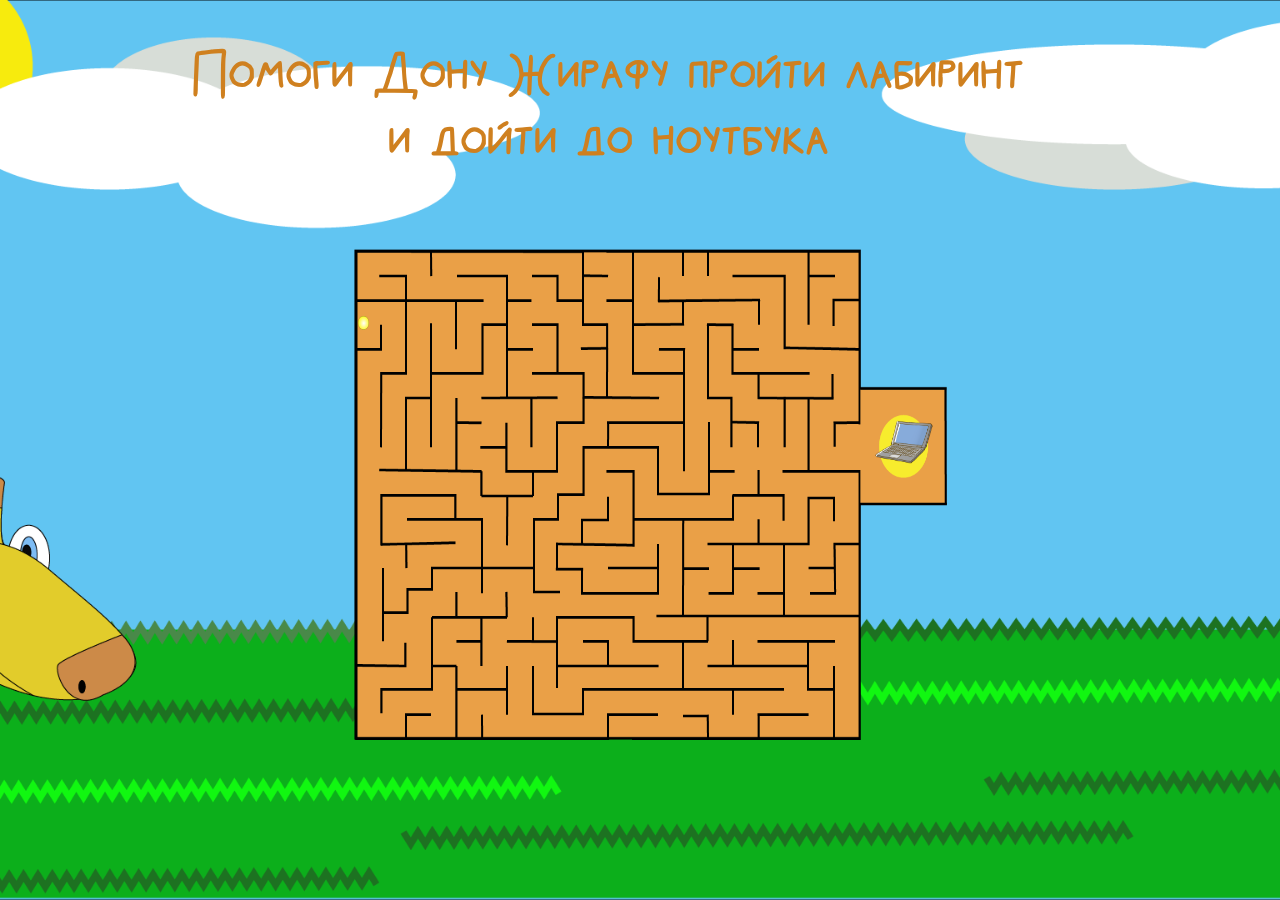
==== level1.html @ 14763f9c "Update level1.html" ====
<!DOCTYPE HTML>
<html>

<head>
    <meta charset="utf-8">
    <link rel="stylesheet" href="css/level1.css">
    <title>Поиск ноутбука</title>
    
</head>

<body>
    <div class="container" style="display: block;">
        <h1>Помоги Дону Жирафу пройти лабиринт <br> и дойти до ноутбука</h1>
    </div>
    <div class="result" style="display: none;">
        <h1>Отлично! Теперь ты знаешь, что у всех граждан МЭШ есть возможность пользоваться цифровой средой с одинаковыми и равными правами.</h1>
        <form action="level2.html" target="_self">
            <button>Отлично</button>
        </form>
    </div>
    <canvas id="canvas" width="597" height="598" style="display: block;"></canvas>

    <div class="jostick">
        <button id="up" onclick="up()"></button>
        <button id="left" onclick="left()"></button>
        <button id="right" onclick="right()"></button>
        <button id="down" onclick="down()"></button>
    </div>


    <img id="face" src="img/face.png">
    <script src="js/level1.js"></script>
</body>

</html>
---- css/level1.css ----
body {
    background: url(../img/fone-01.png) no-repeat center center fixed;
    -webkit-background-size: cover;
    -moz-background-size: cover;
    -o-background-size: cover;
    background-size: cover;
}

canvas {
    position: fixed;
    text-align: center;
    margin-top: 10%;
    margin-left: 310px;
    width: 1300px;
    height: 700px;
}

img {
    display: none;
}

div {
    margin-left: 10%;
    width: 1630px;
    height: 220px;
    position: fixed;
    text-align: center;
    font-size: 30px;
}

button {
    width: 300px;
    height: 100px;
    font-family: Kosko;
    font-size: 25px;
    background-color: rgb(207, 128, 31);
}

@font-face {
    font-family: 'Kosko';
    src: url(../fonts/KoskoRegular-Regular.woff);
}

h1 {
    color: rgb(207, 128, 31);
    font-family: Kosko;
}

.jostick {
    display: none;
    position: absolute;
    /* добавили */
    bottom: 0;
    width: 190px;
    height: 190px;
}

img {
    width: 10px;
    height: 10px;
}

#up {
    background-color: Transparent;
    margin-left: 35%;
    margin-right: 35%;
    width: 30%;
    height: 30%;
    border-radius: 50px;
}

#down {
    background-color: Transparent;
    margin-left: 35%;
    margin-right: 35%;
    width: 30%;
    height: 30%;
    border-radius: 50px;
}

#left {
    background-color: Transparent;
    margin-right: 30%;
    width: 30%;
    height: 30%;
    border-radius: 50px;
}

#right {
    background-color: Transparent;
    width: 30%;
    height: 30%;
    border-radius: 50px;
}

@media screen and (max-width: 1280px) {
    canvas {
        margin-top: 10%;
        margin-left: 100px;
        width: 1000px;
        height: 80%;
    }
    div {
        margin-left: 50px;
        width: 1100px;
        height: 200px;
        position: fixed;
        text-align: center;
        font-size: 25px;
    }
    button {
        width: 300px;
        height: 100px;
        font-size: 30px;
    }
}

@media screen and (max-width: 960px) {
    canvas {
        margin-top: 10%;
        margin-left: 30px;
        width: 900px;
        height: 80%;
    }
    div {
        margin-left: 50px;
        width: 850px;
        height: 120px;
        font-size: 20px;
    }
    button {
        width: 300px;
        height: 100px;
        font-size: 25px;
    }
}

@media screen and (max-width: 800px) {
    canvas {
        margin-top: 10%;
        margin-left: 25px;
        width: 750px;
        height: 80%;
    }
    div {
        margin-left: 25px;
        width: 750px;
        height: 80px;
        font-size: 15px;
    }
    button {
        width: 300px;
        height: 100px;
        font-size: 25px;
    }
    .jostick {
        display: block;
    }
}

@media screen and (max-width: 500px) {
    canvas {
        margin-top: 80px;
        margin-left: 5px;
        width: 100%;
        height: 60%;
    }
    div {
        margin-left: 5px;
        width: 490px;
        height: 60px;
        font-size: 15px;
    }
    button {
        width: 300px;
        height: 100px;
        font-size: 25px;
    }
    .jostick {
        display: block;
    }
}
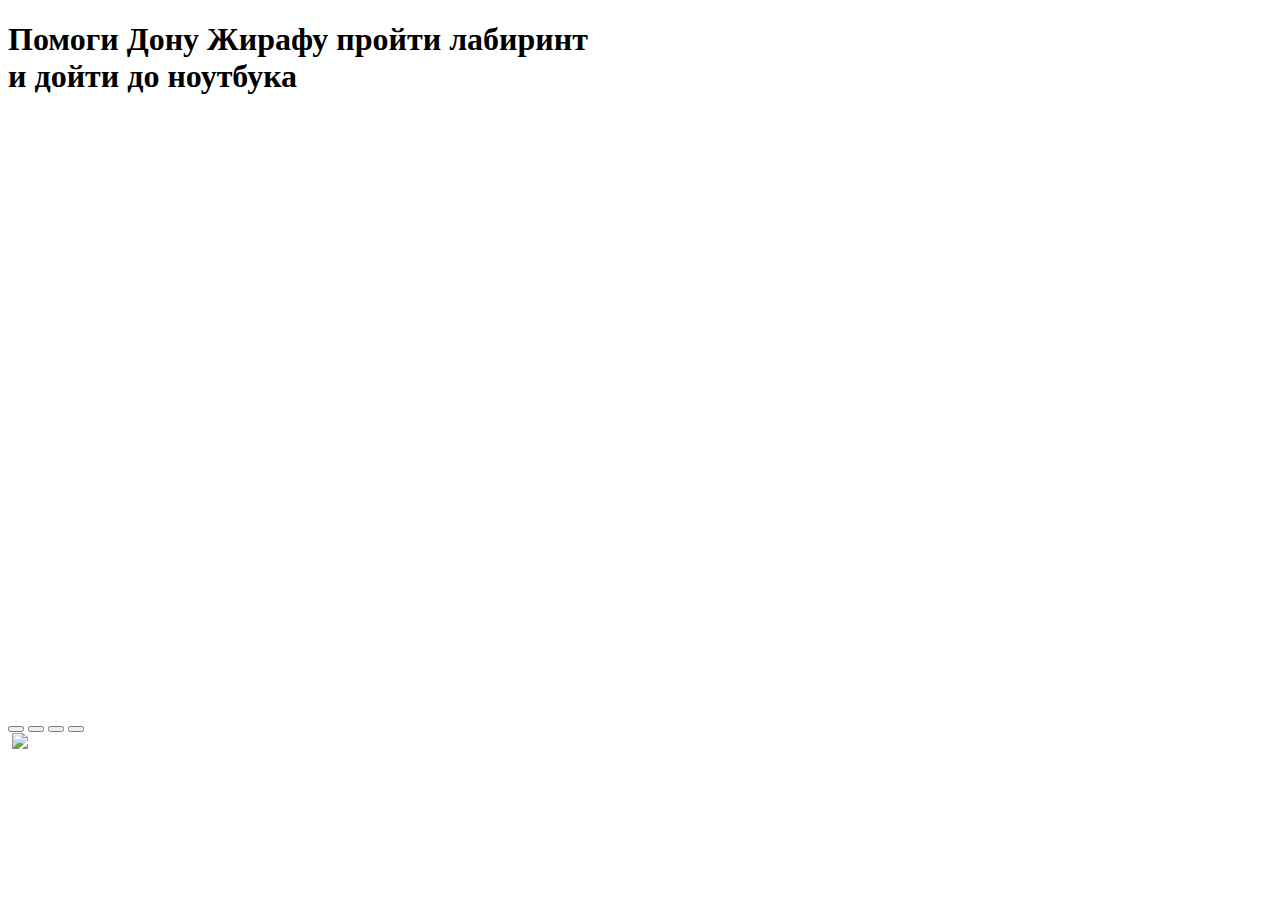
==== commit a31c269b: "Add files via upload" ====
--- a/level1.html
+++ b/level1.html
@@ -3,18 +3,19 @@
 
 <head>
     <meta charset="utf-8">
-    <link rel="stylesheet" href="css/level1.css">
+    <link rel="stylesheet" href="src/css/level1.css">
     <title>Поиск ноутбука</title>
-    
+    <script src="src/js/level1.js"></script>
 </head>
 
 <body>
+
     <div class="container" style="display: block;">
         <h1>Помоги Дону Жирафу пройти лабиринт <br> и дойти до ноутбука</h1>
     </div>
     <div class="result" style="display: none;">
         <h1>Отлично! Теперь ты знаешь, что у всех граждан МЭШ есть возможность пользоваться цифровой средой с одинаковыми и равными правами.</h1>
-        <form action="level2.html" target="_self">
+        <form action="/src/pages/level2.html" target="_self">
             <button>Отлично</button>
         </form>
     </div>
@@ -26,10 +27,9 @@
         <button id="right" onclick="right()"></button>
         <button id="down" onclick="down()"></button>
     </div>
+    <img class="giraf" src="/src/img/giraf.png" alt="">
 
-
-    <img id="face" src="img/face.png">
-    <script src="js/level1.js"></script>
+    <img class="face" id="face" src="src/img/face.png">
 </body>
 
-</html>
+</html>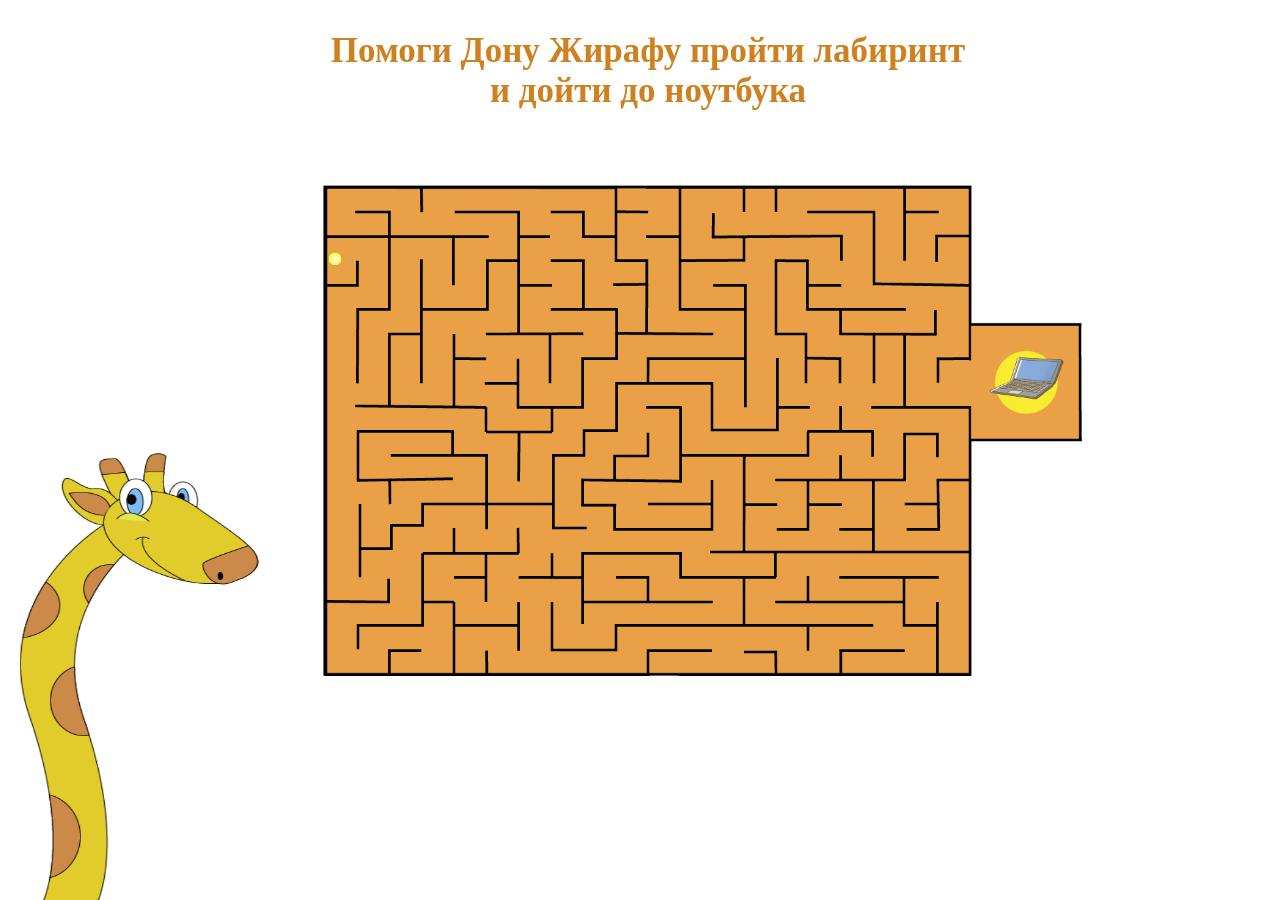
==== commit dfa789d3: "Update level1.html" ====
--- a/level1.html
+++ b/level1.html
@@ -3,9 +3,9 @@
 
 <head>
     <meta charset="utf-8">
-    <link rel="stylesheet" href="src/css/level1.css">
+    <link rel="stylesheet" href="css/level1.css">
     <title>Поиск ноутбука</title>
-    <script src="src/js/level1.js"></script>
+    <script src="js/level1.js"></script>
 </head>
 
 <body>
@@ -27,9 +27,9 @@
         <button id="right" onclick="right()"></button>
         <button id="down" onclick="down()"></button>
     </div>
-    <img class="giraf" src="/src/img/giraf.png" alt="">
+    <img class="giraf" src="img/giraf.png" alt="">
 
-    <img class="face" id="face" src="src/img/face.png">
+    <img class="face" id="face" src="img/face.png">
 </body>
 
-</html>+</html>
--- a/css/level1.css
+++ b/css/level1.css
@@ -0,0 +1,228 @@
+        body {
+            background: url(/src/img/bgn-01.png) no-repeat center center fixed;
+            -webkit-background-size: cover;
+            -moz-background-size: cover;
+            -o-background-size: cover;
+            background-size: fixed;
+        }
+        
+        @keyframes move {
+            from {
+                transform: translateY(100%);
+            }
+            to {
+                transform: translateY(0%);
+            }
+        }
+        
+        @keyframes pulse {
+            0% {
+                transform: scale(0.9);
+            }
+            50% {
+                transform: scale(1);
+            }
+            100% {
+                transform: scale(0.9);
+            }
+        }
+        
+        canvas {
+            position: fixed;
+            text-align: center;
+            margin-top: 5%;
+            width: 100%;
+            height: 80%;
+            animation-name: pulse;
+            animation-duration: 1s;
+        }
+        
+        .giraf {
+            position: absolute;
+            width: 12%;
+            height: 50%;
+            bottom: 0%;
+            animation-name: move;
+            animation-duration: 1s;
+        }
+        
+        div {
+            width: 100%;
+            height: 220px;
+            position: fixed;
+            text-align: center;
+            font-size: 30px;
+        }
+        
+        button {
+            width: 300px;
+            height: 100px;
+            font-family: Kosko;
+            font-size: 25px;
+            background-color: rgb(207, 128, 31);
+        }
+        
+        @font-face {
+            font-family: 'Kosko';
+            src: url('/src/fonts/KoskoRegular-Regular.ttf');
+        }
+        
+        h1 {
+            color: rgb(207, 128, 31);
+            font-family: Kosko;
+            font-size: 45px;
+        }
+        
+        .jostick {
+            display: none;
+            position: absolute;
+            bottom: 0;
+            width: 190px;
+            height: 190px;
+        }
+        
+        img {
+            width: 10px;
+            height: 10px;
+        }
+        
+        #up {
+            background-color: Transparent;
+            margin-left: 35%;
+            margin-right: 35%;
+            width: 30%;
+            height: 30%;
+            border-radius: 50px;
+        }
+        
+        #down {
+            background-color: Transparent;
+            margin-left: 35%;
+            margin-right: 35%;
+            width: 30%;
+            height: 30%;
+            border-radius: 50px;
+        }
+        
+        #left {
+            background-color: Transparent;
+            margin-right: 30%;
+            width: 30%;
+            height: 30%;
+            border-radius: 50px;
+        }
+        
+        #right {
+            background-color: Transparent;
+            width: 30%;
+            height: 30%;
+            border-radius: 50px;
+        }
+        
+        .face {
+            display: none;
+        }
+        
+        @media screen and (max-width: 1280px) {
+            canvas {
+                margin-top: 5%;
+                width: 100%;
+                height: 80%;
+            }
+            div {
+                width: 100%;
+                height: 200px;
+                position: fixed;
+                text-align: center;
+                font-size: 25px;
+            }
+            button {
+                width: 300px;
+                height: 100px;
+                font-size: 30px;
+            }
+            .giraf {
+                width: 20%;
+            }
+            h1 {
+                font-size: 35px;
+            }
+        }
+        
+        @media screen and (max-width: 960px) {
+            canvas {
+                margin-top: 5%;
+                width: 100%;
+                height: 80%;
+            }
+            div {
+                width: 100%;
+                height: 120px;
+                font-size: 20px;
+            }
+            button {
+                width: 300px;
+                height: 100px;
+                font-size: 25px;
+            }
+            .giraf {
+                width: 20%;
+            }
+        }
+        
+        @media screen and (max-width: 900px) {
+            canvas {
+                margin-top: 5%;
+                width: 100%;
+                height: 80%;
+            }
+            div {
+                width: 100%;
+                height: 120px;
+                font-size: 20px;
+            }
+            button {
+                width: 300px;
+                height: 100px;
+                font-size: 25px;
+            }
+            .giraf {
+                width: 20%;
+            }
+        }
+        
+        @media screen and (max-width: 800px) {
+            canvas {
+                margin-top: 5%;
+                width: 100%;
+                height: 80%;
+            }
+            div {
+                width: 100%;
+                height: 100%;
+                font-size: 15px;
+            }
+            button {
+                width: 300px;
+                height: 100px;
+                font-size: 25px;
+            }
+            .jostick {
+                display: block;
+            }
+            .giraf {
+                width: 20%;
+            }
+        }
+        
+        @media screen and (max-width: 500px) {
+            body {
+                background: url(/src/img/bngsmall-01.png) no-repeat center center fixed;
+            }
+            h1 {
+                font-size: 25px;
+            }
+            .giraf {
+                width: 20%;
+            }
+        }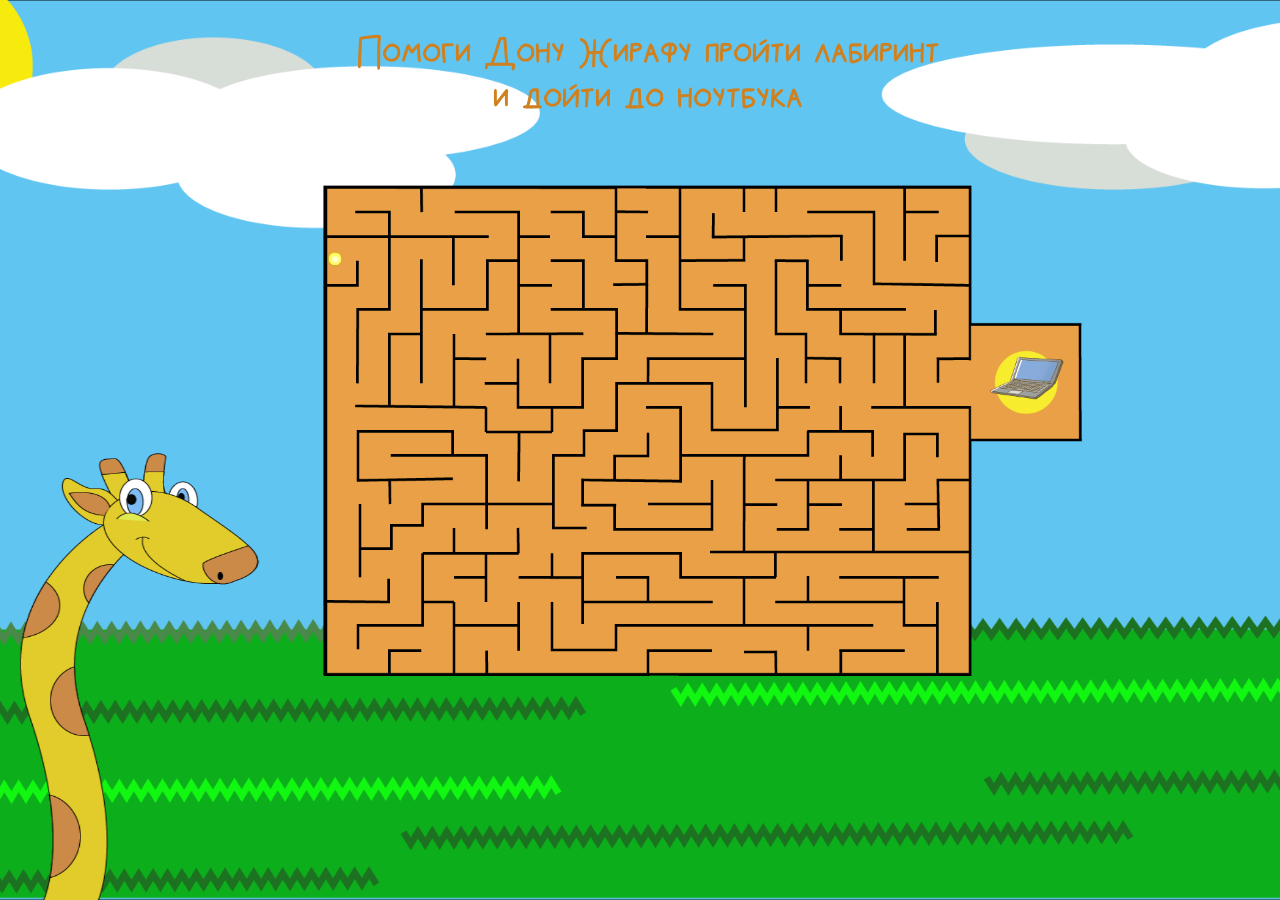
==== commit 031a975e: "Update level1.html" ====
--- a/level1.html
+++ b/level1.html
@@ -3,7 +3,7 @@
 
 <head>
     <meta charset="utf-8">
-    <link rel="stylesheet" href="css/level1.css">
+    <link rel="stylesheet" href="/css/level1.css">
     <title>Поиск ноутбука</title>
     <script src="js/level1.js"></script>
 </head>
--- a/css/level1.css
+++ b/css/level1.css
@@ -1,5 +1,5 @@
         body {
-            background: url(/src/img/bgn-01.png) no-repeat center center fixed;
+            background: url(/img/bgn-01.png) no-repeat center center fixed;
             -webkit-background-size: cover;
             -moz-background-size: cover;
             -o-background-size: cover;
@@ -64,7 +64,7 @@
         
         @font-face {
             font-family: 'Kosko';
-            src: url('/src/fonts/KoskoRegular-Regular.ttf');
+            src: url('/fonts/KoskoRegular-Regular.ttf');
         }
         
         h1 {
@@ -217,7 +217,7 @@
         
         @media screen and (max-width: 500px) {
             body {
-                background: url(/src/img/bngsmall-01.png) no-repeat center center fixed;
+                background: url(/img/bngsmall-01.png) no-repeat center center fixed;
             }
             h1 {
                 font-size: 25px;
@@ -225,4 +225,4 @@
             .giraf {
                 width: 20%;
             }
-        }+        }
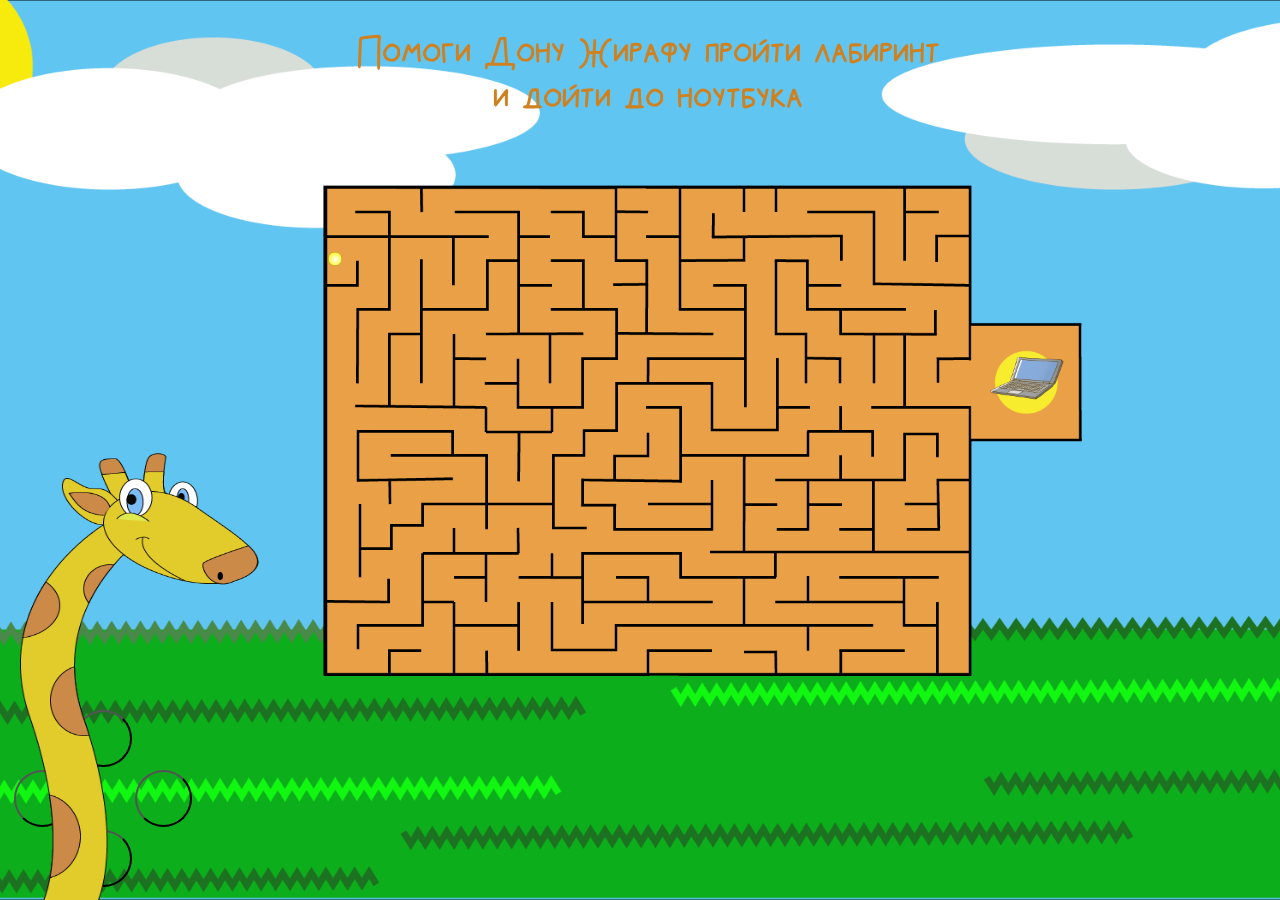
==== commit ed98e3f3: "Update level1.html" ====
--- a/level1.html
+++ b/level1.html
@@ -3,7 +3,7 @@
 
 <head>
     <meta charset="utf-8">
-    <link rel="stylesheet" href="/css/level1.css">
+    <link rel="stylesheet" href="css/level1.css">
     <title>Поиск ноутбука</title>
     <script src="js/level1.js"></script>
 </head>
@@ -21,7 +21,7 @@
     </div>
     <canvas id="canvas" width="597" height="598" style="display: block;"></canvas>
 
-    <div class="jostick">
+    <div class="jostick" style="display: block;">
         <button id="up" onclick="up()"></button>
         <button id="left" onclick="left()"></button>
         <button id="right" onclick="right()"></button>
--- a/css/level1.css
+++ b/css/level1.css
@@ -1,5 +1,5 @@
         body {
-            background: url(/img/bgn-01.png) no-repeat center center fixed;
+            background: url(../img/bgn-01.png) no-repeat center center fixed;
             -webkit-background-size: cover;
             -moz-background-size: cover;
             -o-background-size: cover;
@@ -64,7 +64,7 @@
         
         @font-face {
             font-family: 'Kosko';
-            src: url('/fonts/KoskoRegular-Regular.ttf');
+            src: url('../fonts/KoskoRegular-Regular.woff');
         }
         
         h1 {
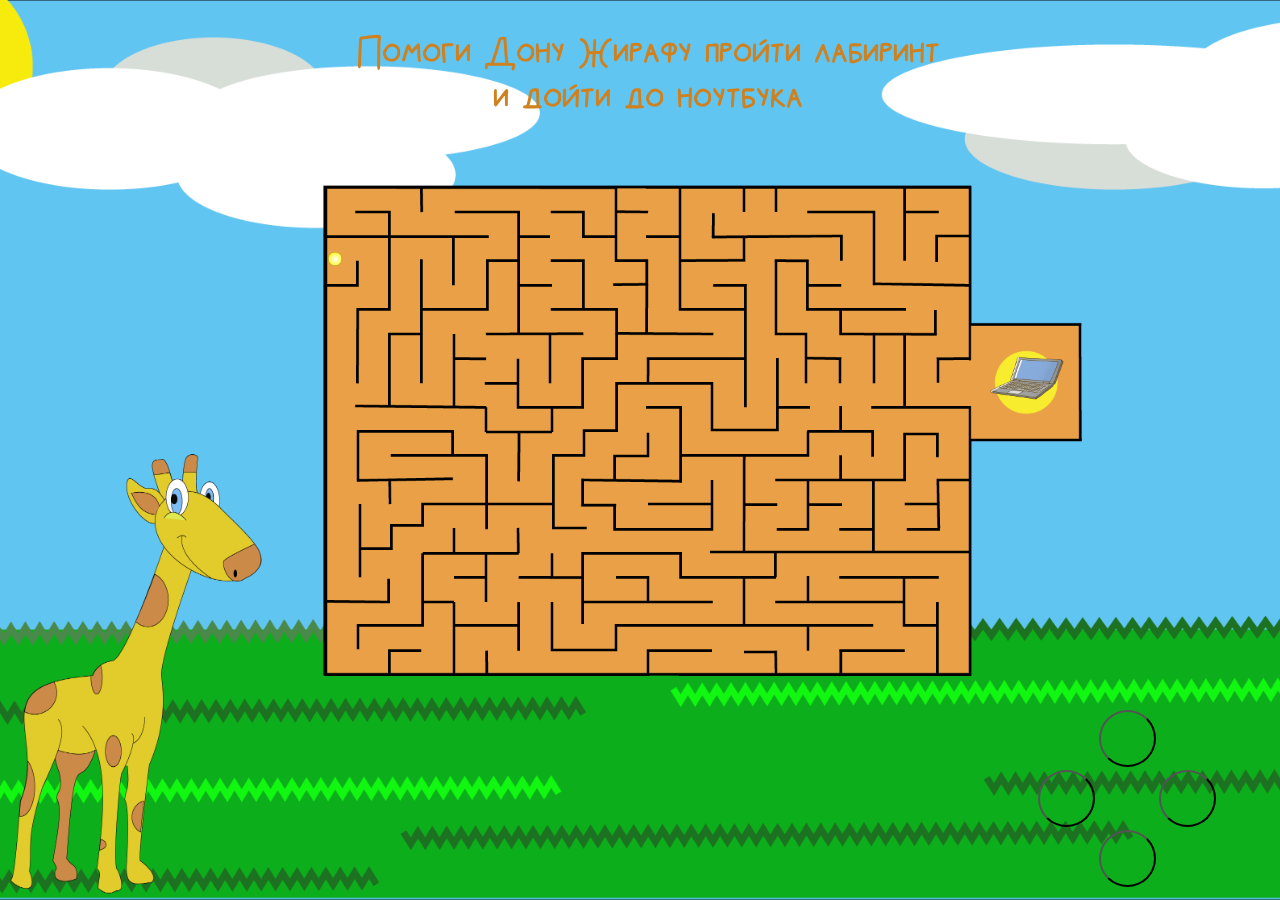
==== commit 21b39599: "Update level1.html" ====
--- a/level1.html
+++ b/level1.html
@@ -15,7 +15,7 @@
     </div>
     <div class="result" style="display: none;">
         <h1>Отлично! Теперь ты знаешь, что у всех граждан МЭШ есть возможность пользоваться цифровой средой с одинаковыми и равными правами.</h1>
-        <form action="/src/pages/level2.html" target="_self">
+        <form action="/pages/level2.html" target="_self">
             <button>Отлично</button>
         </form>
     </div>
--- a/css/level1.css
+++ b/css/level1.css
@@ -30,16 +30,16 @@
         canvas {
             position: fixed;
             text-align: center;
-            margin-top: 5%;
+            margin-top: 2%;
             width: 100%;
-            height: 80%;
+            height: 100%;
             animation-name: pulse;
             animation-duration: 1s;
         }
         
         .giraf {
             position: absolute;
-            width: 12%;
+            width: 17%;
             height: 50%;
             bottom: 0%;
             animation-name: move;
@@ -77,6 +77,7 @@
             display: none;
             position: absolute;
             bottom: 0;
+            margin-left: 80%;
             width: 190px;
             height: 190px;
         }
@@ -153,7 +154,7 @@
             canvas {
                 margin-top: 5%;
                 width: 100%;
-                height: 80%;
+                height: 100%;
             }
             div {
                 width: 100%;
@@ -174,7 +175,7 @@
             canvas {
                 margin-top: 5%;
                 width: 100%;
-                height: 80%;
+                height: 100%;
             }
             div {
                 width: 100%;
@@ -195,7 +196,7 @@
             canvas {
                 margin-top: 5%;
                 width: 100%;
-                height: 80%;
+                height: 100%;
             }
             div {
                 width: 100%;
